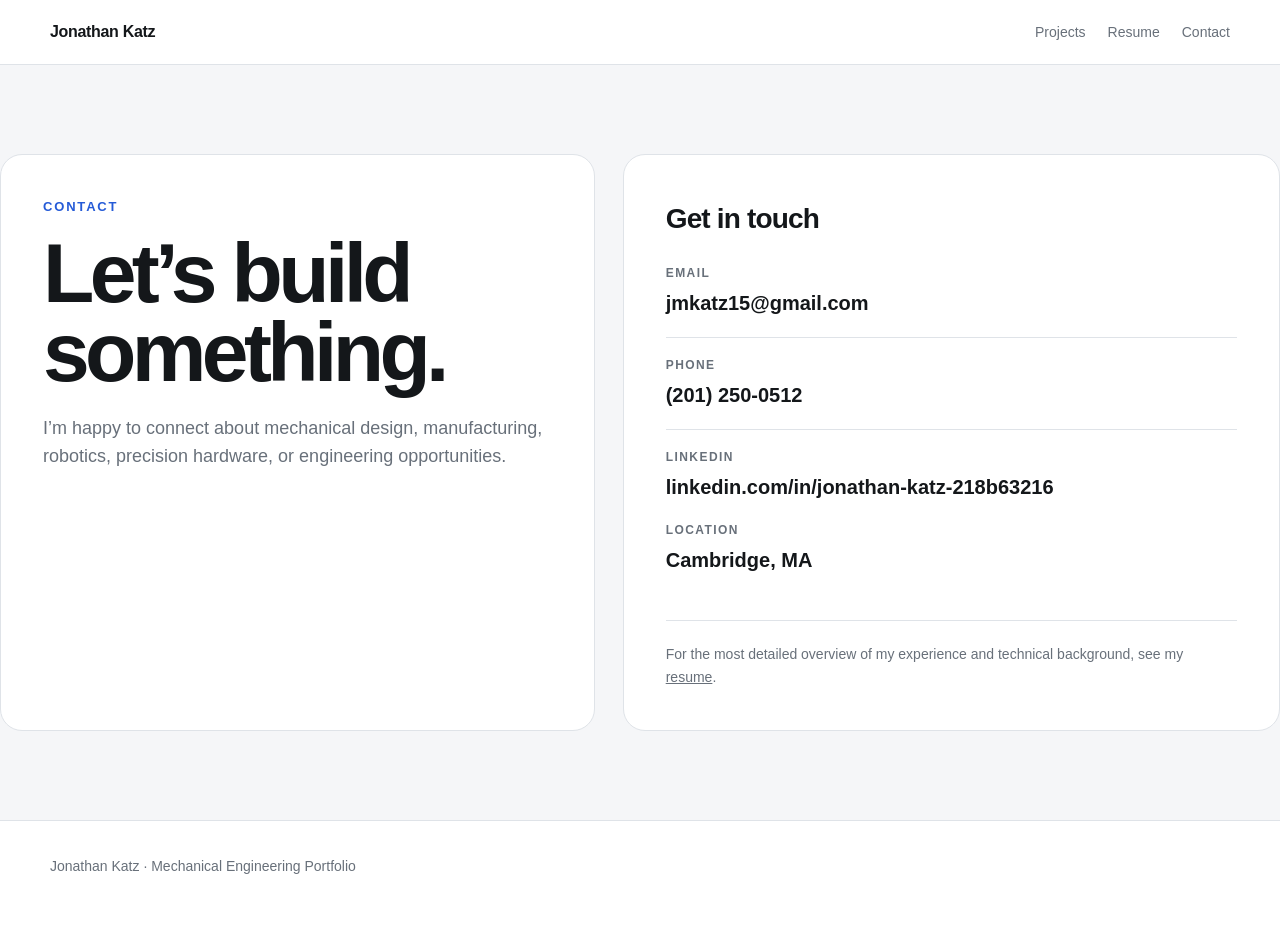
==== contact.html @ 33db7f3d "Add files via upload" ====
<!doctype html><html lang="en"><head><meta charset="utf-8"><meta name="viewport" content="width=device-width,initial-scale=1"><title>Contact — Jonathan Katz</title><style>
:root{--bg:#f5f6f8;--paper:#fff;--ink:#14171a;--muted:#68707a;--line:#dfe3e8;--accent:#255bd7;--max:1180px}
*{box-sizing:border-box}html{scroll-behavior:smooth}
body{margin:0;background:var(--bg);color:var(--ink);font-family:Inter,ui-sans-serif,-apple-system,BlinkMacSystemFont,"Segoe UI",sans-serif;line-height:1.6}
a{color:inherit;text-decoration:none}img{display:block;width:100%}.wrap{width:min(var(--max),calc(100% - 40px));margin:auto}
.top{position:sticky;top:0;z-index:20;background:rgba(255,255,255,.92);backdrop-filter:blur(10px);border-bottom:1px solid var(--line)}
.topin{height:64px;display:flex;align-items:center;justify-content:space-between;gap:24px}.brand{font-weight:800;letter-spacing:-.02em}
nav{display:flex;gap:22px;color:var(--muted);font-size:14px}nav a:hover{color:var(--ink)}
.btn{display:inline-flex;align-items:center;justify-content:center;padding:11px 16px;border-radius:999px;font-weight:750;font-size:14px;border:1px solid var(--line);background:#fff}
.btn.primary{background:var(--ink);color:#fff;border-color:var(--ink)}
.eyebrow{text-transform:uppercase;letter-spacing:.14em;color:var(--accent);font-size:13px;font-weight:800}
footer{background:#fff;border-top:1px solid var(--line);padding:34px 0 48px;color:var(--muted);font-size:14px}
@media(max-width:700px){nav{display:none}.wrap{width:calc(100% - 24px)}}

main{min-height:calc(100vh - 145px);display:grid;place-items:center;padding:80px 0}.contact{display:grid;grid-template-columns:.95fr 1.05fr;gap:28px;width:100%}.intro,.card{background:#fff;border:1px solid var(--line);border-radius:22px;padding:42px}h1{font-size:clamp(48px,7vw,84px);line-height:.94;letter-spacing:-.055em;margin:16px 0 22px}.intro p{font-size:18px;color:var(--muted);margin:0;max-width:540px}.card h2{font-size:28px;letter-spacing:-.03em;margin:0 0 22px}.contact-row{display:block;padding:18px 0;border-top:1px solid var(--line)}.contact-row:first-of-type{border-top:0;padding-top:0}.label{display:block;font-size:12px;text-transform:uppercase;letter-spacing:.12em;color:var(--muted);font-weight:800;margin-bottom:4px}.value{font-size:20px;font-weight:700;word-break:break-word}.contact-row:hover .value{color:var(--accent)}.note{margin-top:26px;padding-top:22px;border-top:1px solid var(--line);font-size:14px;color:var(--muted)}@media(max-width:800px){.contact{grid-template-columns:1fr}.intro,.card{padding:28px}}</style></head><body>
<header class="top"><div class="wrap topin"><a class="brand" href="index.html">Jonathan Katz</a><nav><a href="index.html#projects">Projects</a><a href="Jonathan_Katz_Resume.pdf" target="_blank">Resume</a><a href="contact.html">Contact</a></nav></div></header>
<main><div class="wrap contact"><section class="intro"><div class="eyebrow">Contact</div><h1>Let’s build something.</h1><p>I’m happy to connect about mechanical design, manufacturing, robotics, precision hardware, or engineering opportunities.</p></section><section class="card"><h2>Get in touch</h2>
<a class="contact-row" href="mailto:jmkatz15@gmail.com"><span class="label">Email</span><span class="value">jmkatz15@gmail.com</span></a>
<a class="contact-row" href="tel:+12012500512"><span class="label">Phone</span><span class="value">(201) 250-0512</span></a>
<a class="contact-row" href="https://www.linkedin.com/in/jonathan-katz-218b63216" target="_blank" rel="noopener"><span class="label">LinkedIn</span><span class="value">linkedin.com/in/jonathan-katz-218b63216</span></a>
<div class="contact-row"><span class="label">Location</span><span class="value">Cambridge, MA</span></div>
<div class="note">For the most detailed overview of my experience and technical background, see my <a href="Jonathan_Katz_Resume.pdf" target="_blank" style="text-decoration:underline">resume</a>.</div></section></div></main>
<footer><div class="wrap">Jonathan Katz · Mechanical Engineering Portfolio</div></footer></body></html>
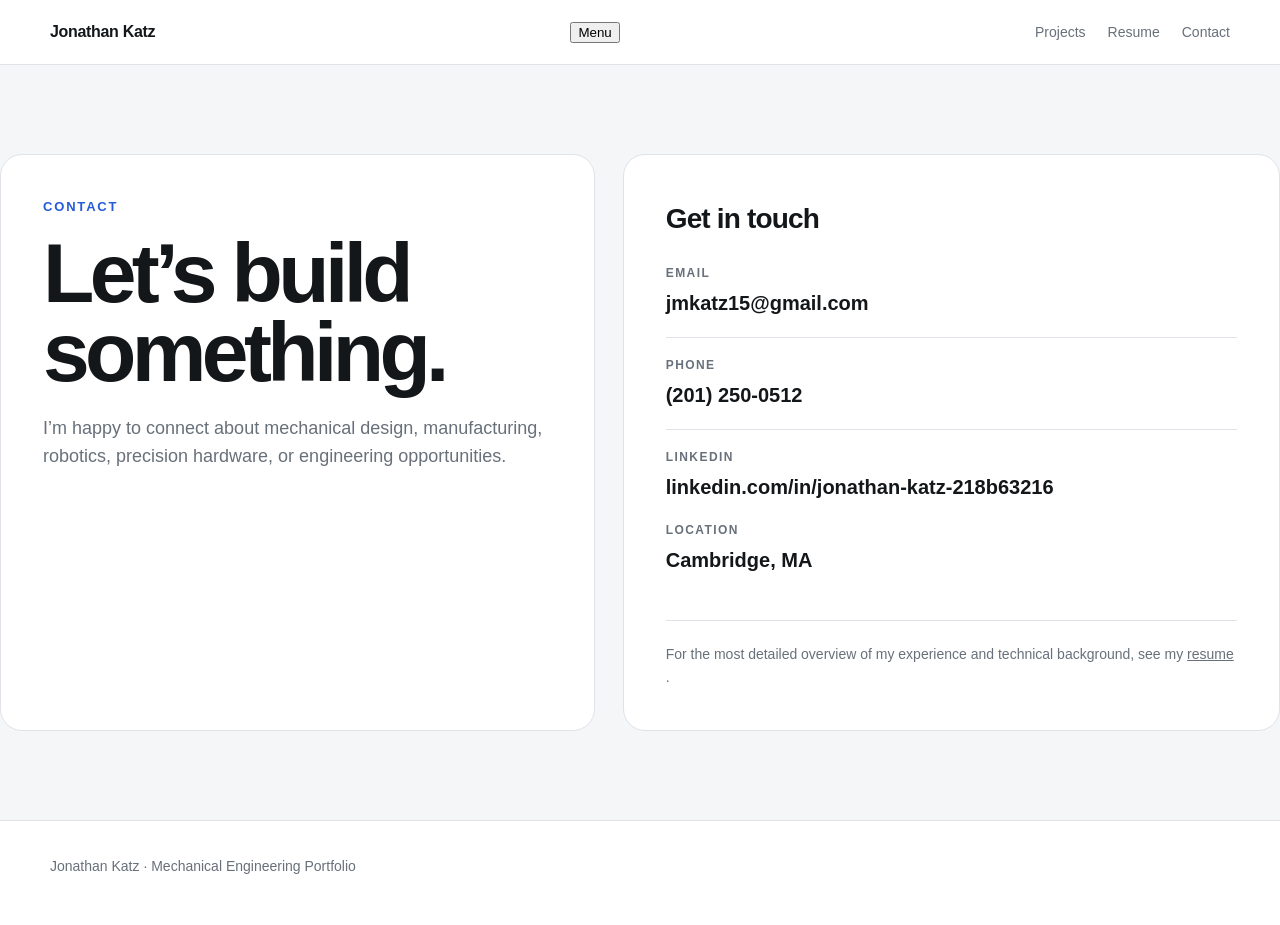
==== commit 1d3c04a0: "Add files via upload" ====
--- a/contact.html
+++ b/contact.html
@@ -1,23 +1,101 @@
-<!doctype html><html lang="en"><head><meta charset="utf-8"><meta name="viewport" content="width=device-width,initial-scale=1"><title>Contact — Jonathan Katz</title><style>
-:root{--bg:#f5f6f8;--paper:#fff;--ink:#14171a;--muted:#68707a;--line:#dfe3e8;--accent:#255bd7;--max:1180px}
-*{box-sizing:border-box}html{scroll-behavior:smooth}
-body{margin:0;background:var(--bg);color:var(--ink);font-family:Inter,ui-sans-serif,-apple-system,BlinkMacSystemFont,"Segoe UI",sans-serif;line-height:1.6}
-a{color:inherit;text-decoration:none}img{display:block;width:100%}.wrap{width:min(var(--max),calc(100% - 40px));margin:auto}
-.top{position:sticky;top:0;z-index:20;background:rgba(255,255,255,.92);backdrop-filter:blur(10px);border-bottom:1px solid var(--line)}
-.topin{height:64px;display:flex;align-items:center;justify-content:space-between;gap:24px}.brand{font-weight:800;letter-spacing:-.02em}
-nav{display:flex;gap:22px;color:var(--muted);font-size:14px}nav a:hover{color:var(--ink)}
-.btn{display:inline-flex;align-items:center;justify-content:center;padding:11px 16px;border-radius:999px;font-weight:750;font-size:14px;border:1px solid var(--line);background:#fff}
-.btn.primary{background:var(--ink);color:#fff;border-color:var(--ink)}
-.eyebrow{text-transform:uppercase;letter-spacing:.14em;color:var(--accent);font-size:13px;font-weight:800}
-footer{background:#fff;border-top:1px solid var(--line);padding:34px 0 48px;color:var(--muted);font-size:14px}
-@media(max-width:700px){nav{display:none}.wrap{width:calc(100% - 24px)}}
-
-main{min-height:calc(100vh - 145px);display:grid;place-items:center;padding:80px 0}.contact{display:grid;grid-template-columns:.95fr 1.05fr;gap:28px;width:100%}.intro,.card{background:#fff;border:1px solid var(--line);border-radius:22px;padding:42px}h1{font-size:clamp(48px,7vw,84px);line-height:.94;letter-spacing:-.055em;margin:16px 0 22px}.intro p{font-size:18px;color:var(--muted);margin:0;max-width:540px}.card h2{font-size:28px;letter-spacing:-.03em;margin:0 0 22px}.contact-row{display:block;padding:18px 0;border-top:1px solid var(--line)}.contact-row:first-of-type{border-top:0;padding-top:0}.label{display:block;font-size:12px;text-transform:uppercase;letter-spacing:.12em;color:var(--muted);font-weight:800;margin-bottom:4px}.value{font-size:20px;font-weight:700;word-break:break-word}.contact-row:hover .value{color:var(--accent)}.note{margin-top:26px;padding-top:22px;border-top:1px solid var(--line);font-size:14px;color:var(--muted)}@media(max-width:800px){.contact{grid-template-columns:1fr}.intro,.card{padding:28px}}</style></head><body>
-<header class="top"><div class="wrap topin"><a class="brand" href="index.html">Jonathan Katz</a><nav><a href="index.html#projects">Projects</a><a href="Jonathan_Katz_Resume.pdf" target="_blank">Resume</a><a href="contact.html">Contact</a></nav></div></header>
-<main><div class="wrap contact"><section class="intro"><div class="eyebrow">Contact</div><h1>Let’s build something.</h1><p>I’m happy to connect about mechanical design, manufacturing, robotics, precision hardware, or engineering opportunities.</p></section><section class="card"><h2>Get in touch</h2>
-<a class="contact-row" href="mailto:jmkatz15@gmail.com"><span class="label">Email</span><span class="value">jmkatz15@gmail.com</span></a>
-<a class="contact-row" href="tel:+12012500512"><span class="label">Phone</span><span class="value">(201) 250-0512</span></a>
-<a class="contact-row" href="https://www.linkedin.com/in/jonathan-katz-218b63216" target="_blank" rel="noopener"><span class="label">LinkedIn</span><span class="value">linkedin.com/in/jonathan-katz-218b63216</span></a>
-<div class="contact-row"><span class="label">Location</span><span class="value">Cambridge, MA</span></div>
-<div class="note">For the most detailed overview of my experience and technical background, see my <a href="Jonathan_Katz_Resume.pdf" target="_blank" style="text-decoration:underline">resume</a>.</div></section></div></main>
-<footer><div class="wrap">Jonathan Katz · Mechanical Engineering Portfolio</div></footer></body></html>+<!DOCTYPE html>
+<html lang="en">
+ <head>
+  <meta charset="utf-8"/>
+  <meta content="width=device-width,initial-scale=1" name="viewport"/>
+  <title>
+   Contact — Jonathan Katz
+  </title>
+  <link href="css/site.css" rel="stylesheet"/>
+  <link href="css/contact.css" rel="stylesheet"/>
+ </head>
+ <body>
+  <header class="top">
+   <div class="wrap topin">
+    <a class="brand" href="index.html">
+     Jonathan Katz
+    </a>
+    <button aria-expanded="false" aria-label="Toggle navigation" class="menu-toggle" type="button">
+     Menu
+    </button>
+    <nav>
+     <a href="index.html#projects">
+      Projects
+     </a>
+     <a href="Jonathan_Katz_Resume.pdf" target="_blank">
+      Resume
+     </a>
+     <a href="contact.html">
+      Contact
+     </a>
+    </nav>
+   </div>
+  </header>
+  <main>
+   <div class="wrap contact">
+    <section class="intro">
+     <div class="eyebrow">
+      Contact
+     </div>
+     <h1>
+      Let’s build something.
+     </h1>
+     <p>
+      I’m happy to connect about mechanical design, manufacturing, robotics, precision hardware, or engineering opportunities.
+     </p>
+    </section>
+    <section class="card">
+     <h2>
+      Get in touch
+     </h2>
+     <a class="contact-row" href="mailto:jmkatz15@gmail.com">
+      <span class="label">
+       Email
+      </span>
+      <span class="value">
+       jmkatz15@gmail.com
+      </span>
+     </a>
+     <a class="contact-row" href="tel:+12012500512">
+      <span class="label">
+       Phone
+      </span>
+      <span class="value">
+       (201) 250-0512
+      </span>
+     </a>
+     <a class="contact-row" href="https://www.linkedin.com/in/jonathan-katz-218b63216" rel="noopener" target="_blank">
+      <span class="label">
+       LinkedIn
+      </span>
+      <span class="value">
+       linkedin.com/in/jonathan-katz-218b63216
+      </span>
+     </a>
+     <div class="contact-row">
+      <span class="label">
+       Location
+      </span>
+      <span class="value">
+       Cambridge, MA
+      </span>
+     </div>
+     <div class="note">
+      For the most detailed overview of my experience and technical background, see my
+      <a href="Jonathan_Katz_Resume.pdf" style="text-decoration:underline" target="_blank">
+       resume
+      </a>
+      .
+     </div>
+    </section>
+   </div>
+  </main>
+  <footer>
+   <div class="wrap">
+    Jonathan Katz · Mechanical Engineering Portfolio
+   </div>
+  </footer>
+  <script defer="True" src="js/main.js">
+  </script>
+ </body>
+</html>
--- a/css/site.css
+++ b/css/site.css
@@ -0,0 +1,12 @@
+:root{--bg:#f5f6f8;--paper:#fff;--ink:#14171a;--muted:#68707a;--line:#dfe3e8;--accent:#255bd7;--max:1180px}
+*{box-sizing:border-box}html{scroll-behavior:smooth}
+body{margin:0;background:var(--bg);color:var(--ink);font-family:Inter,ui-sans-serif,-apple-system,BlinkMacSystemFont,"Segoe UI",sans-serif;line-height:1.6}
+a{color:inherit;text-decoration:none}img{display:block;width:100%}.wrap{width:min(var(--max),calc(100% - 40px));margin:auto}
+.top{position:sticky;top:0;z-index:20;background:rgba(255,255,255,.92);backdrop-filter:blur(10px);border-bottom:1px solid var(--line)}
+.topin{height:64px;display:flex;align-items:center;justify-content:space-between;gap:24px}.brand{font-weight:800;letter-spacing:-.02em}
+nav{display:flex;gap:22px;color:var(--muted);font-size:14px}nav a:hover{color:var(--ink)}
+.btn{display:inline-flex;align-items:center;justify-content:center;padding:11px 16px;border-radius:999px;font-weight:750;font-size:14px;border:1px solid var(--line);background:#fff}
+.btn.primary{background:var(--ink);color:#fff;border-color:var(--ink)}
+.eyebrow{text-transform:uppercase;letter-spacing:.14em;color:var(--accent);font-size:13px;font-weight:800}
+footer{background:#fff;border-top:1px solid var(--line);padding:34px 0 48px;color:var(--muted);font-size:14px}
+@media(max-width:700px){nav{display:none}.wrap{width:calc(100% - 24px)}}
--- a/css/contact.css
+++ b/css/contact.css
@@ -0,0 +1,85 @@
+main {
+  min-height: calc(100vh - 145px);
+  display: grid;
+  place-items: center;
+  padding: 80px 0;
+}
+
+.contact {
+  display: grid;
+  grid-template-columns: 0.95fr 1.05fr;
+  gap: 28px;
+  width: 100%;
+}
+
+.intro,
+.card {
+  background: #fff;
+  border: 1px solid var(--line);
+  border-radius: 22px;
+  padding: 42px;
+}
+
+h1 {
+  font-size: clamp(48px, 7vw, 84px);
+  line-height: 0.94;
+  letter-spacing: -0.055em;
+  margin: 16px 0 22px;
+}
+
+.intro p {
+  font-size: 18px;
+  color: var(--muted);
+  margin: 0;
+  max-width: 540px;
+}
+
+.card h2 {
+  font-size: 28px;
+  letter-spacing: -0.03em;
+  margin: 0 0 22px;
+}
+
+.contact-row {
+  display: block;
+  padding: 18px 0;
+  border-top: 1px solid var(--line);
+}
+
+.contact-row:first-of-type {
+  border-top: 0;
+  padding-top: 0;
+}
+
+.label {
+  display: block;
+  font-size: 12px;
+  text-transform: uppercase;
+  letter-spacing: 0.12em;
+  color: var(--muted);
+  font-weight: 800;
+  margin-bottom: 4px;
+}
+
+.value {
+  font-size: 20px;
+  font-weight: 700;
+  word-break: break-word;
+}
+
+.contact-row:hover .value { color: var(--accent); }
+
+.note {
+  margin-top: 26px;
+  padding-top: 22px;
+  border-top: 1px solid var(--line);
+  font-size: 14px;
+  color: var(--muted);
+}
+
+@media (max-width: 800px) {
+  .contact { grid-template-columns: 1fr; }
+
+  .intro,
+  .card { padding: 28px; }
+}
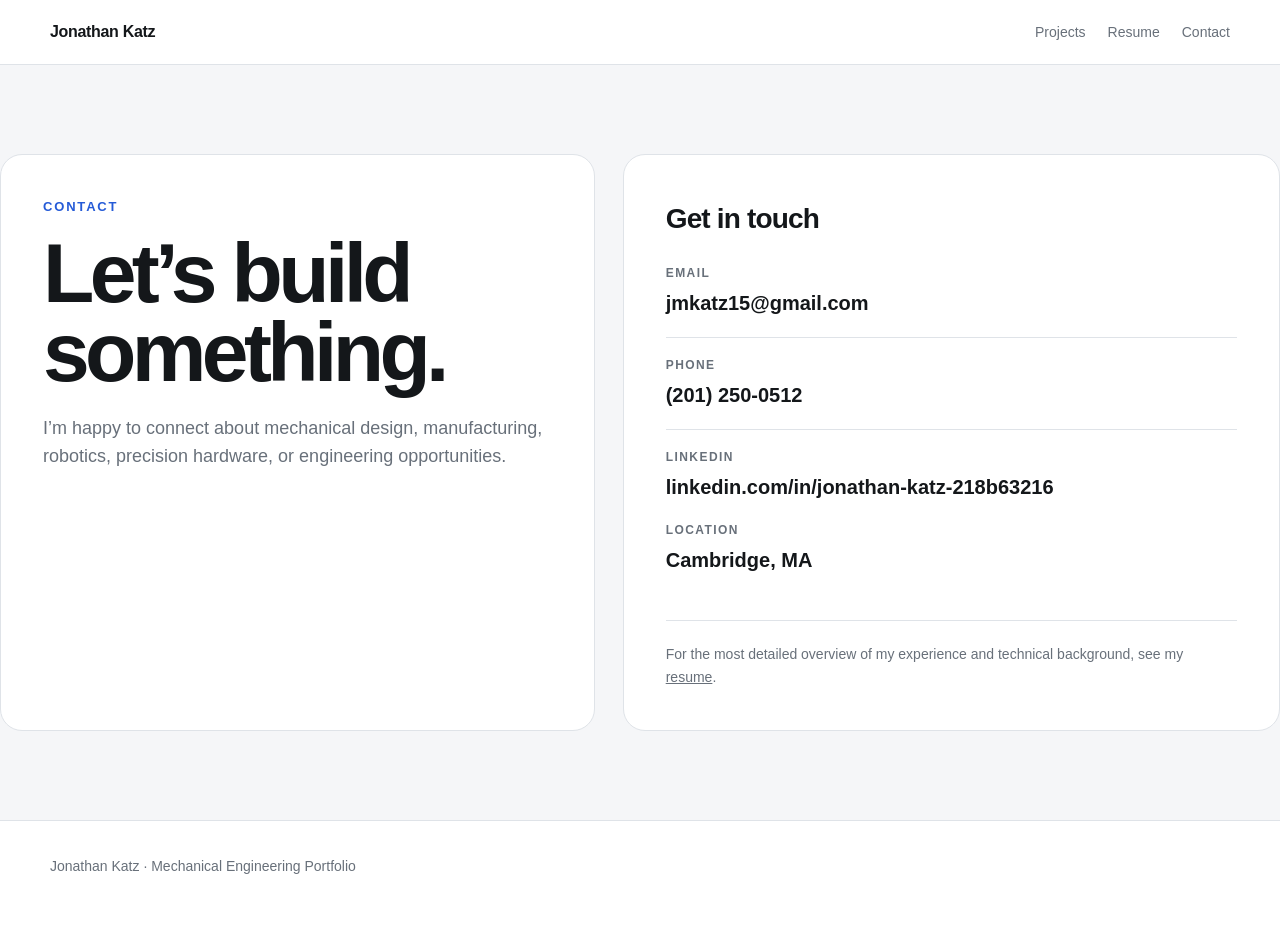
==== commit d6f87809: "Add static favicon to contact page" ====
--- a/contact.html
+++ b/contact.html
@@ -3,99 +3,15 @@
  <head>
   <meta charset="utf-8"/>
   <meta content="width=device-width,initial-scale=1" name="viewport"/>
-  <title>
-   Contact — Jonathan Katz
-  </title>
+  <title>Contact — Jonathan Katz</title>
+  <link rel="icon" type="image/svg+xml" href="favicon.svg"/>
   <link href="css/site.css" rel="stylesheet"/>
   <link href="css/contact.css" rel="stylesheet"/>
  </head>
  <body>
-  <header class="top">
-   <div class="wrap topin">
-    <a class="brand" href="index.html">
-     Jonathan Katz
-    </a>
-    <button aria-expanded="false" aria-label="Toggle navigation" class="menu-toggle" type="button">
-     Menu
-    </button>
-    <nav>
-     <a href="index.html#projects">
-      Projects
-     </a>
-     <a href="Jonathan_Katz_Resume.pdf" target="_blank">
-      Resume
-     </a>
-     <a href="contact.html">
-      Contact
-     </a>
-    </nav>
-   </div>
-  </header>
-  <main>
-   <div class="wrap contact">
-    <section class="intro">
-     <div class="eyebrow">
-      Contact
-     </div>
-     <h1>
-      Let’s build something.
-     </h1>
-     <p>
-      I’m happy to connect about mechanical design, manufacturing, robotics, precision hardware, or engineering opportunities.
-     </p>
-    </section>
-    <section class="card">
-     <h2>
-      Get in touch
-     </h2>
-     <a class="contact-row" href="mailto:jmkatz15@gmail.com">
-      <span class="label">
-       Email
-      </span>
-      <span class="value">
-       jmkatz15@gmail.com
-      </span>
-     </a>
-     <a class="contact-row" href="tel:+12012500512">
-      <span class="label">
-       Phone
-      </span>
-      <span class="value">
-       (201) 250-0512
-      </span>
-     </a>
-     <a class="contact-row" href="https://www.linkedin.com/in/jonathan-katz-218b63216" rel="noopener" target="_blank">
-      <span class="label">
-       LinkedIn
-      </span>
-      <span class="value">
-       linkedin.com/in/jonathan-katz-218b63216
-      </span>
-     </a>
-     <div class="contact-row">
-      <span class="label">
-       Location
-      </span>
-      <span class="value">
-       Cambridge, MA
-      </span>
-     </div>
-     <div class="note">
-      For the most detailed overview of my experience and technical background, see my
-      <a href="Jonathan_Katz_Resume.pdf" style="text-decoration:underline" target="_blank">
-       resume
-      </a>
-      .
-     </div>
-    </section>
-   </div>
-  </main>
-  <footer>
-   <div class="wrap">
-    Jonathan Katz · Mechanical Engineering Portfolio
-   </div>
-  </footer>
-  <script defer="True" src="js/main.js">
-  </script>
+  <header class="top"><div class="wrap topin"><a class="brand" href="index.html">Jonathan Katz</a><button aria-expanded="false" aria-label="Toggle navigation" class="menu-toggle" type="button">Menu</button><nav><a href="index.html#projects">Projects</a><a href="Jonathan_Katz_Resume.pdf" target="_blank">Resume</a><a href="contact.html">Contact</a></nav></div></header>
+  <main><div class="wrap contact"><section class="intro"><div class="eyebrow">Contact</div><h1>Let’s build something.</h1><p>I’m happy to connect about mechanical design, manufacturing, robotics, precision hardware, or engineering opportunities.</p></section><section class="card"><h2>Get in touch</h2><a class="contact-row" href="mailto:jmkatz15@gmail.com"><span class="label">Email</span><span class="value">jmkatz15@gmail.com</span></a><a class="contact-row" href="tel:+12012500512"><span class="label">Phone</span><span class="value">(201) 250-0512</span></a><a class="contact-row" href="https://www.linkedin.com/in/jonathan-katz-218b63216" rel="noopener" target="_blank"><span class="label">LinkedIn</span><span class="value">linkedin.com/in/jonathan-katz-218b63216</span></a><div class="contact-row"><span class="label">Location</span><span class="value">Cambridge, MA</span></div><div class="note">For the most detailed overview of my experience and technical background, see my <a href="Jonathan_Katz_Resume.pdf" style="text-decoration:underline" target="_blank">resume</a>.</div></section></div></main>
+  <footer><div class="wrap">Jonathan Katz · Mechanical Engineering Portfolio</div></footer>
+  <script defer src="js/main.js"></script>
  </body>
-</html>
+</html>
--- a/css/site.css
+++ b/css/site.css
@@ -10,3 +10,48 @@
 .eyebrow{text-transform:uppercase;letter-spacing:.14em;color:var(--accent);font-size:13px;font-weight:800}
 footer{background:#fff;border-top:1px solid var(--line);padding:34px 0 48px;color:var(--muted);font-size:14px}
 @media(max-width:700px){nav{display:none}.wrap{width:calc(100% - 24px)}}
+
+/* Mobile navigation button */
+.menu-toggle {
+  display: none;
+  border: 1px solid var(--line);
+  background: var(--paper);
+  color: var(--ink);
+  border-radius: 10px;
+  padding: 8px 12px;
+  font: inherit;
+  font-size: 14px;
+  font-weight: 700;
+  cursor: pointer;
+}
+
+@media (max-width: 700px) {
+  .topin {
+    height: auto;
+    min-height: 64px;
+    flex-wrap: wrap;
+    padding-top: 10px;
+    padding-bottom: 10px;
+  }
+
+  .menu-toggle {
+    display: inline-block;
+  }
+
+  nav {
+    display: none;
+    width: 100%;
+    flex-direction: column;
+    gap: 0;
+    padding-bottom: 4px;
+  }
+
+  nav.is-open {
+    display: flex;
+  }
+
+  nav a {
+    padding: 10px 0;
+    border-top: 1px solid var(--line);
+  }
+}
